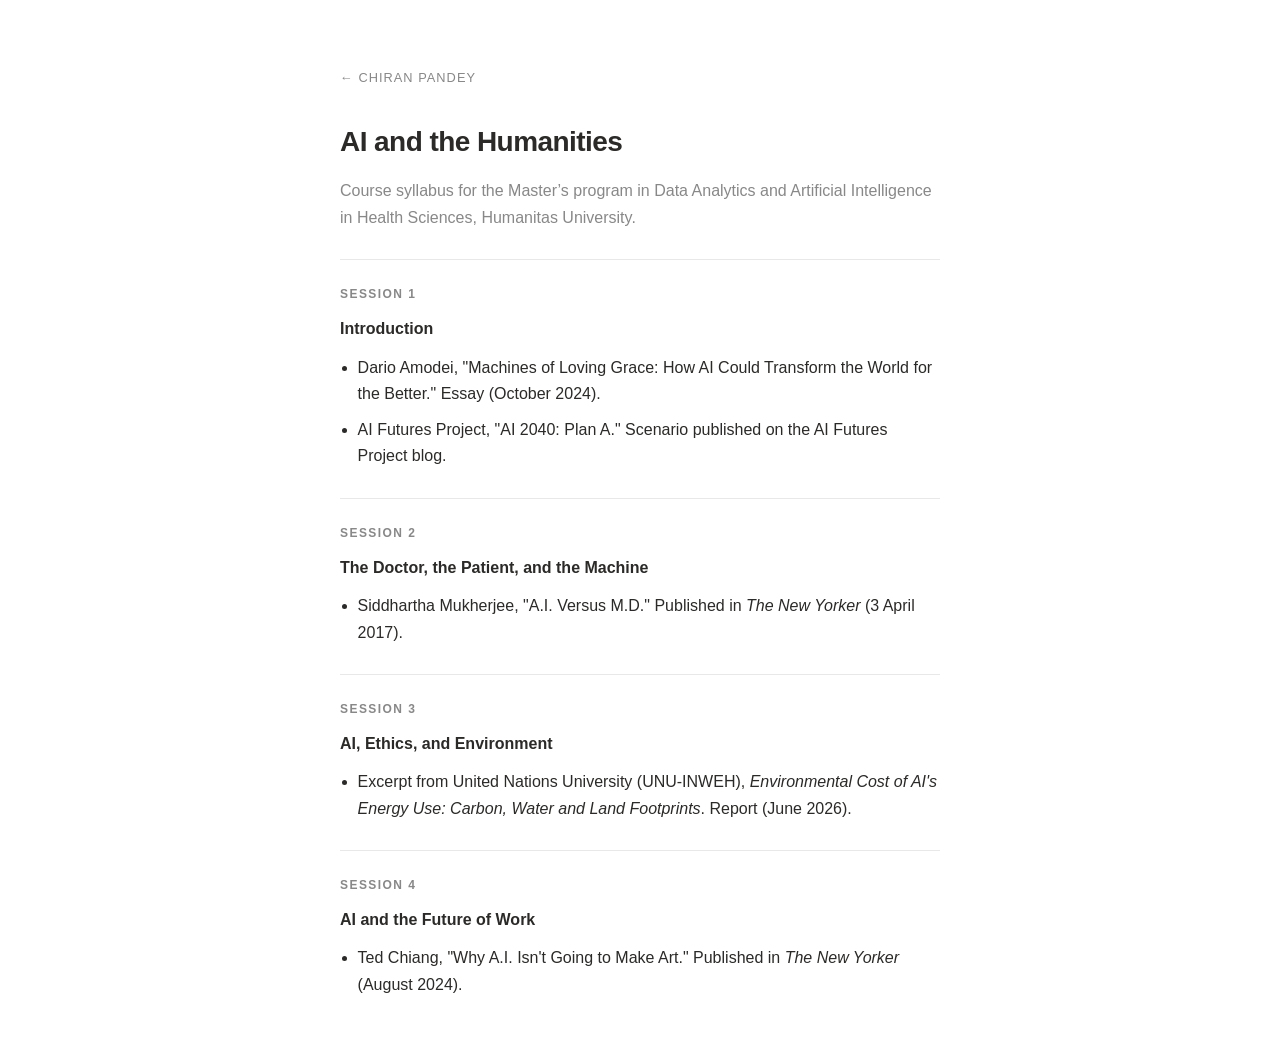
==== ai-humanities/index.html @ 34aa0899 "Add AI and the Humanities syllabus page Linked from the About section; readings include sources and " ====
<!doctype html>
<html lang="en">
<head>
  <meta charset="utf-8">
  <meta name="viewport" content="width=device-width, initial-scale=1">
  <title>AI and the Humanities · Chiran Pandey</title>
  <meta name="description" content="Syllabus for a course on AI and the humanities in the Master’s program in Data Analytics and Artificial Intelligence in Health Sciences at Humanitas University.">
  <link rel="stylesheet" href="../style.css">
</head>
<body>
  <main>
    <header>
      <nav><a href="../">← Chiran Pandey</a></nav>
    </header>

    <h1 class="name">AI and the Humanities</h1>
    <p class="muted">Course syllabus for the Master’s program in Data Analytics and Artificial Intelligence in Health Sciences, Humanitas University.</p>

    <section>
      <h2>Session 1</h2>
      <p class="session-title">Introduction</p>
      <ul class="readings">
        <li>Dario Amodei, "Machines of Loving Grace: How AI Could Transform the World for the Better." Essay (October 2024).</li>
        <li>AI Futures Project, "AI 2040: Plan A." Scenario published on the AI Futures Project blog.</li>
      </ul>
    </section>

    <section>
      <h2>Session 2</h2>
      <p class="session-title">The Doctor, the Patient, and the Machine</p>
      <ul class="readings">
        <li>Siddhartha Mukherjee, "A.I. Versus M.D." Published in <i>The New Yorker</i> (3 April 2017).</li>
      </ul>
    </section>

    <section>
      <h2>Session 3</h2>
      <p class="session-title">AI, Ethics, and Environment</p>
      <ul class="readings">
        <li>Excerpt from United Nations University (UNU-INWEH), <i>Environmental Cost of AI's Energy Use: Carbon, Water and Land Footprints</i>. Report (June 2026).</li>
      </ul>
    </section>

    <section>
      <h2>Session 4</h2>
      <p class="session-title">AI and the Future of Work</p>
      <ul class="readings">
        <li>Ted Chiang, "Why A.I. Isn't Going to Make Art." Published in <i>The New Yorker</i> (August 2024).</li>
      </ul>
    </section>
  </main>
</body>
</html>
---- style.css ----
:root {
  --bg: #fff;
  --text: #2b2a28;
  --muted: #888;
  --rule: #e8e8e8;
  --accent: #a2482b;
}
@media (prefers-color-scheme: dark) {
  :root {
    --bg: #161514;
    --text: #dedad3;
    --muted: #8f8a82;
    --rule: #2e2c29;
    --accent: #e08a68;
  }
}
* { box-sizing: border-box; }
body {
  margin: 0;
  background: var(--bg);
  color: var(--text);
  font: 16px/1.65 -apple-system, BlinkMacSystemFont, "Segoe UI", Roboto, "Helvetica Neue", Arial, sans-serif;
  -webkit-font-smoothing: antialiased;
}
main {
  max-width: 640px;
  margin: 0 auto;
  padding: 72px 20px 56px;
}
a {
  color: var(--accent);
  text-decoration: underline;
  text-decoration-color: color-mix(in srgb, var(--accent) 30%, transparent);
  text-underline-offset: 3px;
}
a:hover { text-decoration-color: var(--accent); }

header { margin-bottom: 2.5rem; }
.name { font-size: 1.75rem; font-weight: 700; letter-spacing: -0.02em; margin: 0 0 1.25rem; line-height: 1.2; }
nav {
  font-size: 0.8rem;
  line-height: 1;
  letter-spacing: 0.08em;
  text-transform: uppercase;
}
nav a { text-decoration: none; color: var(--muted); margin-right: 1.25rem; }
nav a:hover { color: var(--accent); }

section { padding-top: 1.75rem; margin-top: 1.75rem; border-top: 1px solid var(--rule); }
h2 {
  font-size: 0.75rem;
  font-weight: 600;
  line-height: 1;
  letter-spacing: 0.12em;
  text-transform: uppercase;
  color: var(--muted);
  margin: 0 0 1rem;
}
p { margin: 0 0 1rem; }
.muted { color: var(--muted); }

.projects { list-style: none; padding: 0; margin: 0; }
.projects li { margin-bottom: 0.9rem; }
.projects a { font-weight: 600; }
.projects span { display: block; color: var(--muted); }

/* Reading lists */
.session-title { font-weight: 600; margin: 0 0 0.75rem; }
.readings { padding-left: 1.1rem; margin: 0; }
.readings li { margin-bottom: 0.6rem; }

footer { margin-top: 3rem; color: var(--muted); font-size: 0.85rem; }
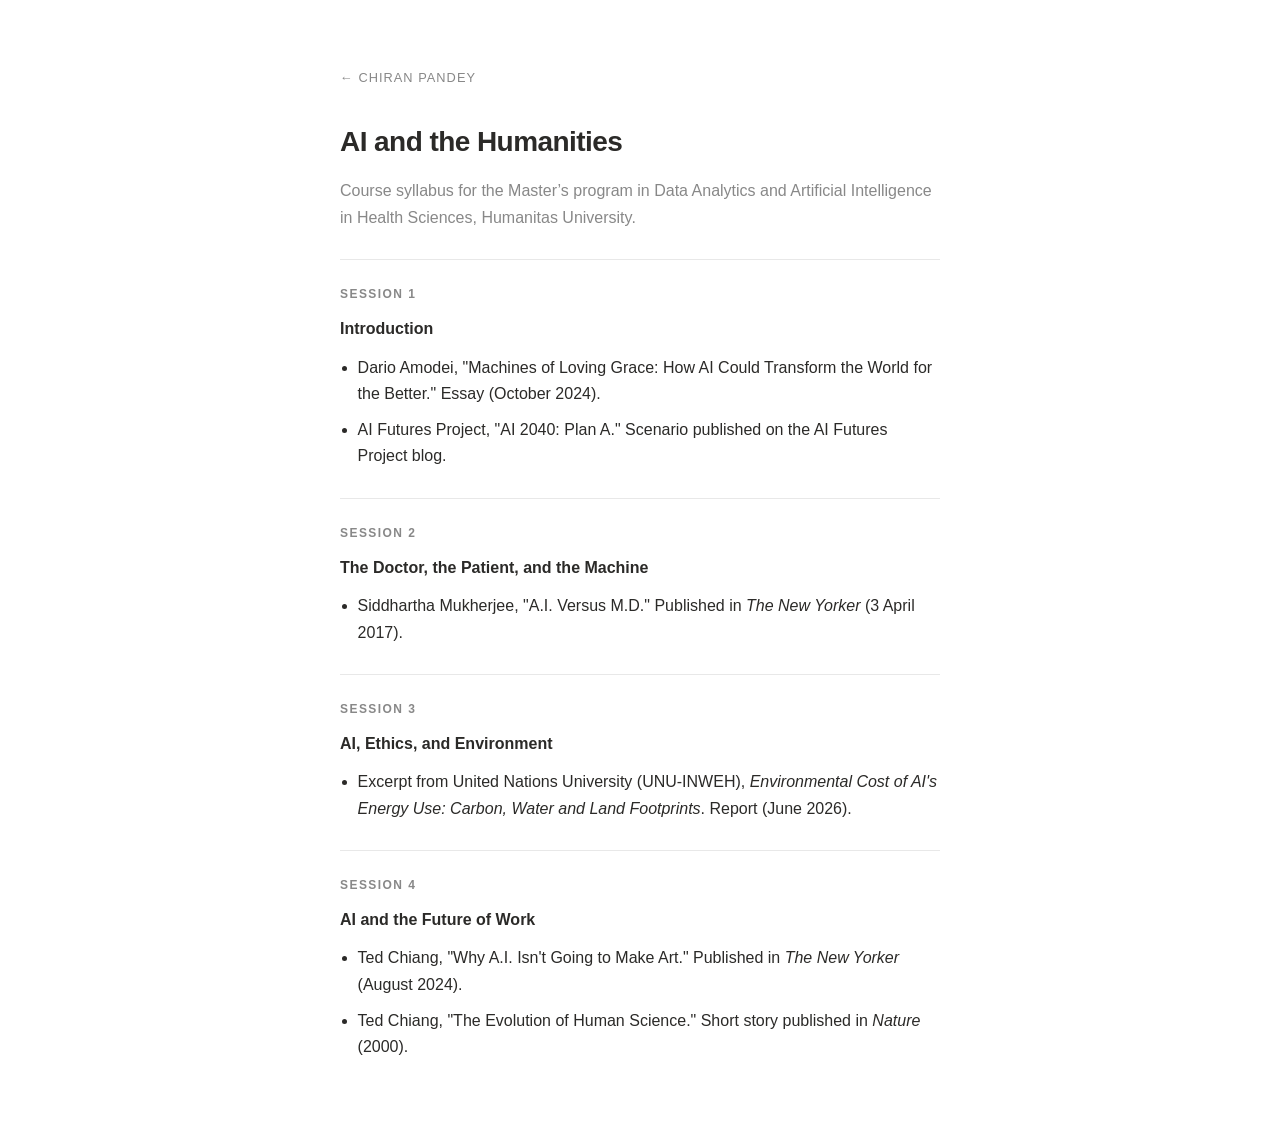
==== commit 5b4b2a33: "Add Chiang's 'The Evolution of Human Science' to AI course Session 4 Co-Authored-By: Claude Opus 5.5" ====
--- a/ai-humanities/index.html
+++ b/ai-humanities/index.html
@@ -46,6 +46,7 @@
       <p class="session-title">AI and the Future of Work</p>
       <ul class="readings">
         <li>Ted Chiang, "Why A.I. Isn't Going to Make Art." Published in <i>The New Yorker</i> (August 2024).</li>
+        <li>Ted Chiang, "The Evolution of Human Science." Short story published in <i>Nature</i> (2000).</li>
       </ul>
     </section>
   </main>
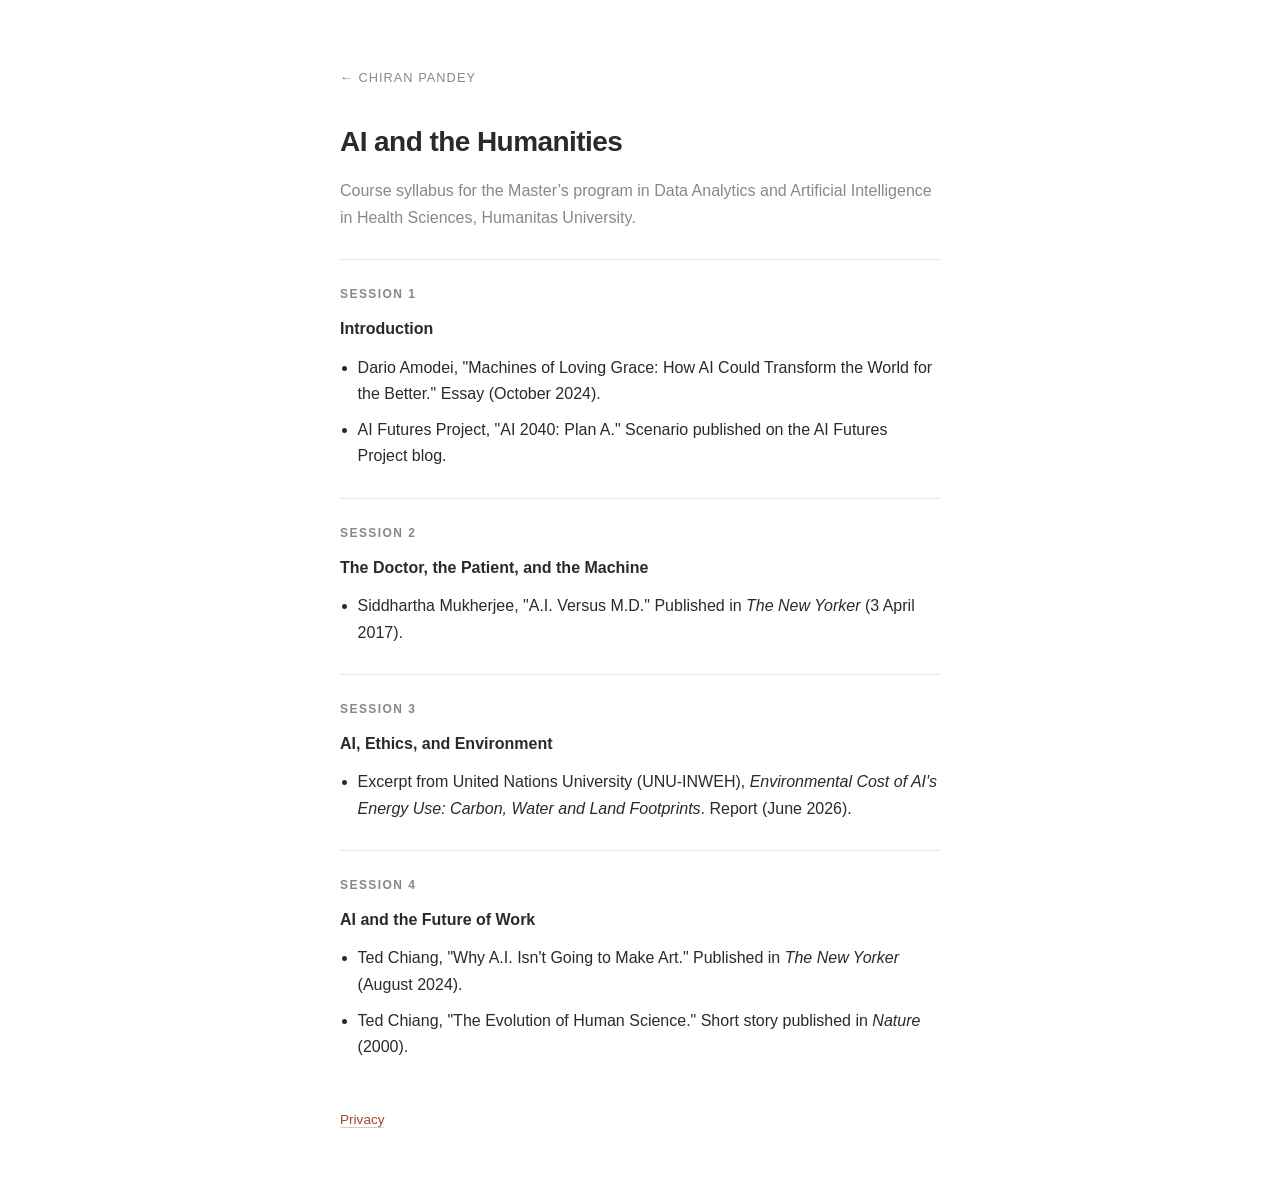
==== commit 51c41665: "Add privacy notice and link it from every page Co-Authored-By: Claude Opus 5.5 <noreply@anthropic.co" ====
--- a/ai-humanities/index.html
+++ b/ai-humanities/index.html
@@ -5,7 +5,9 @@
   <meta name="viewport" content="width=device-width, initial-scale=1">
   <title>AI and the Humanities · Chiran Pandey</title>
   <meta name="description" content="Syllabus for a course on AI and the humanities in the Master’s program in Data Analytics and Artificial Intelligence in Health Sciences at Humanitas University.">
+  <link rel="canonical" href="https://chiranpandey.com/ai-humanities/">
   <link rel="stylesheet" href="../style.css">
+  <!-- Cloudflare Web Analytics --><script type='module' src='https://static.cloudflareinsights.com/beacon.min.js' data-cf-beacon='{"token": "f231749cfa1843748ec55efed439337c"}'></script><!-- End Cloudflare Web Analytics -->
 </head>
 <body>
   <main>
@@ -49,6 +51,8 @@
         <li>Ted Chiang, "The Evolution of Human Science." Short story published in <i>Nature</i> (2000).</li>
       </ul>
     </section>
+
+    <footer><a href="../privacy/">Privacy</a></footer>
   </main>
 </body>
 </html>
